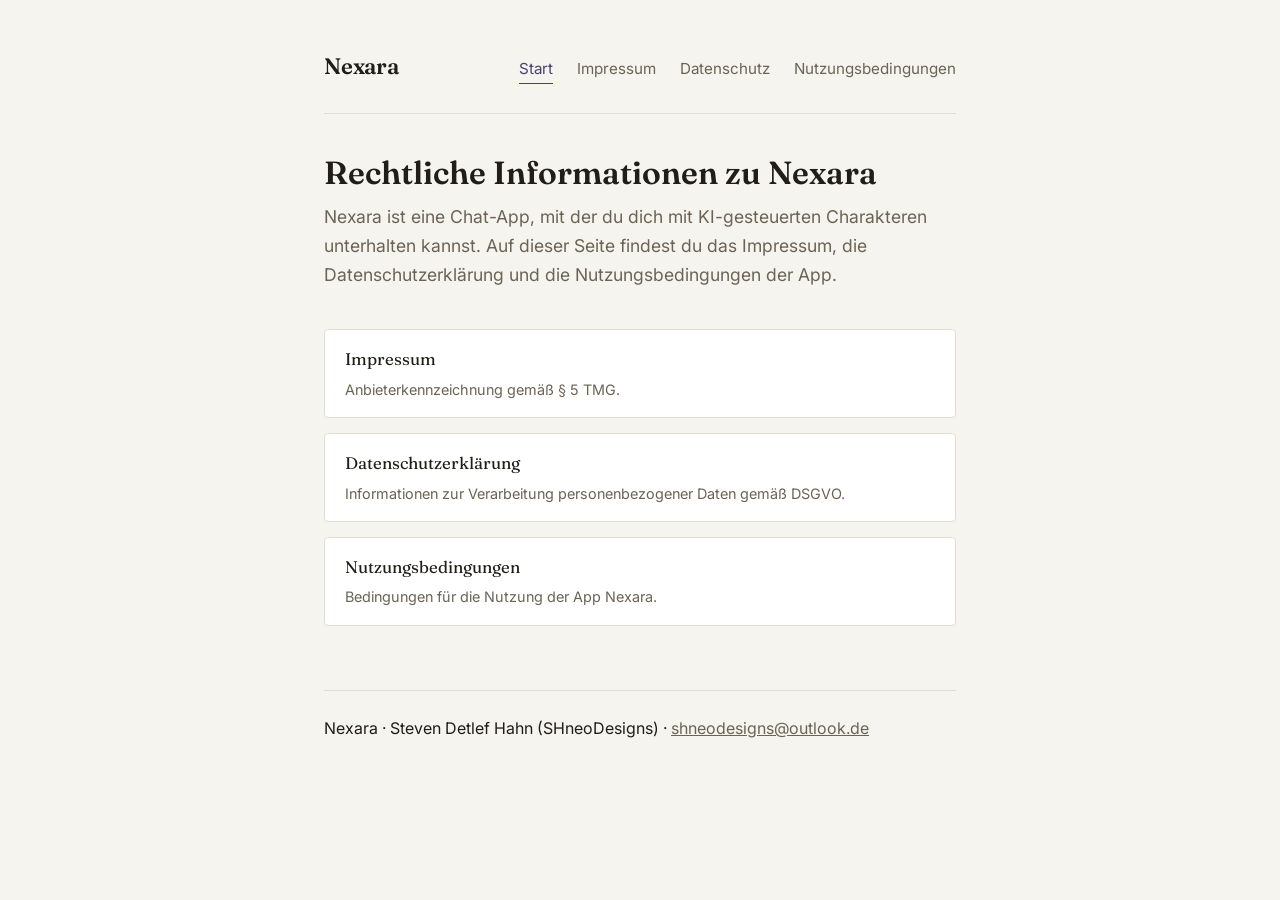
==== index.html @ 1ff5580c "Add files via upload" ====
<!DOCTYPE html>
<html lang="de">
<head>
<meta charset="UTF-8">
<meta name="viewport" content="width=device-width, initial-scale=1">
<title>Nexara – Rechtliche Informationen</title>
<meta name="description" content="Impressum, Datenschutzerklärung und Nutzungsbedingungen der App Nexara.">
<link rel="preconnect" href="https://fonts.googleapis.com">
<link href="https://fonts.googleapis.com/css2?family=Fraunces:wght@500;600&family=Inter:wght@400;500&display=swap" rel="stylesheet">
<link rel="stylesheet" href="style.css">
</head>
<body>
<div class="wrap">

  <header class="site">
    <a class="wordmark" href="index.html">Nexara</a>
    <nav class="site">
      <a href="index.html" aria-current="page">Start</a>
      <a href="impressum.html">Impressum</a>
      <a href="datenschutz.html">Datenschutz</a>
      <a href="nutzungsbedingungen.html">Nutzungsbedingungen</a>
    </nav>
  </header>

  <main>
    <h1>Rechtliche Informationen zu Nexara</h1>
    <p class="intro">Nexara ist eine Chat-App, mit der du dich mit KI-gesteuerten Charakteren unterhalten kannst. Auf dieser Seite findest du das Impressum, die Datenschutzerklärung und die Nutzungsbedingungen der App.</p>

    <ul class="doclist">
      <li>
        <a href="impressum.html">
          <span class="label">Impressum</span>
          <span class="desc">Anbieterkennzeichnung gemäß § 5 TMG.</span>
        </a>
      </li>
      <li>
        <a href="datenschutz.html">
          <span class="label">Datenschutzerklärung</span>
          <span class="desc">Informationen zur Verarbeitung personenbezogener Daten gemäß DSGVO.</span>
        </a>
      </li>
      <li>
        <a href="nutzungsbedingungen.html">
          <span class="label">Nutzungsbedingungen</span>
          <span class="desc">Bedingungen für die Nutzung der App Nexara.</span>
        </a>
      </li>
    </ul>
  </main>

  <footer class="site">
    <p>Nexara · Steven Detlef Hahn (SHneoDesigns) · <a href="mailto:shneodesigns@outlook.de">shneodesigns@outlook.de</a></p>
  </footer>

</div>
</body>
</html>
---- style.css ----
:root {
  --bg: #F6F4EE;
  --ink: #211D18;
  --ink-muted: #6B6355;
  --accent: #4B3F72;
  --accent-soft: #EFEAF7;
  --border: #E3DED2;
}

* { box-sizing: border-box; }

body {
  background: var(--bg);
  color: var(--ink);
  font-family: 'Inter', -apple-system, Segoe UI, Roboto, sans-serif;
  line-height: 1.65;
  margin: 0;
  -webkit-font-smoothing: antialiased;
}

.wrap {
  max-width: 680px;
  margin: 0 auto;
  padding: 3rem 1.5rem 5rem;
}

header.site {
  display: flex;
  justify-content: space-between;
  align-items: baseline;
  flex-wrap: wrap;
  row-gap: 1rem;
  column-gap: 2rem;
  padding-bottom: 1.75rem;
  border-bottom: 1px solid var(--border);
  margin-bottom: 2.5rem;
}

.wordmark {
  font-family: 'Fraunces', Georgia, serif;
  font-size: 1.4rem;
  font-weight: 600;
  letter-spacing: -0.01em;
  color: var(--ink);
  text-decoration: none;
}

nav.site {
  display: flex;
  flex-wrap: wrap;
  column-gap: 1.5rem;
  row-gap: 0.4rem;
}

nav.site a {
  color: var(--ink-muted);
  text-decoration: none;
  font-size: 0.95rem;
  padding-bottom: 2px;
  border-bottom: 1px solid transparent;
}

nav.site a:hover {
  color: var(--ink);
}

nav.site a[aria-current="page"] {
  color: var(--accent);
  border-bottom: 1px solid var(--accent);
}

h1 {
  font-family: 'Fraunces', Georgia, serif;
  font-weight: 600;
  font-size: 2rem;
  line-height: 1.2;
  margin: 0 0 0.6rem;
}

.meta {
  color: var(--ink-muted);
  font-size: 0.9rem;
  margin-bottom: 2.5rem;
}

h2 {
  font-family: 'Fraunces', Georgia, serif;
  font-weight: 600;
  font-size: 1.2rem;
  margin-top: 2.4rem;
  margin-bottom: 0.6rem;
  color: var(--ink);
}

p, li {
  font-size: 1rem;
  color: var(--ink);
}

p {
  margin: 0 0 1rem;
}

ul {
  padding-left: 1.2rem;
  margin: 0 0 1rem;
}

a {
  color: var(--accent);
}

a:hover {
  text-decoration-thickness: 2px;
}

section + section {
  margin-top: 0;
}

.intro {
  font-size: 1.1rem;
  color: var(--ink-muted);
  max-width: 58ch;
  margin-bottom: 2.5rem;
}

.doclist {
  list-style: none;
  padding: 0;
  margin: 0;
  display: flex;
  flex-direction: column;
  gap: 0.9rem;
}

.doclist a {
  display: block;
  padding: 1rem 1.25rem;
  border: 1px solid var(--border);
  border-radius: 4px;
  text-decoration: none;
  color: var(--ink);
  background: #FFFFFF;
}

.doclist a:hover {
  border-color: var(--accent);
}

.doclist .label {
  font-family: 'Fraunces', Georgia, serif;
  font-size: 1.05rem;
  display: block;
}

.doclist .desc {
  color: var(--ink-muted);
  font-size: 0.9rem;
  margin-top: 0.25rem;
  display: block;
}

footer.site {
  margin-top: 4rem;
  padding-top: 1.5rem;
  border-top: 1px solid var(--border);
  color: var(--ink-muted);
  font-size: 0.85rem;
}

footer.site a {
  color: var(--ink-muted);
}

@media (max-width: 480px) {
  h1 { font-size: 1.6rem; }
  .wrap { padding: 2rem 1.25rem 3.5rem; }
}
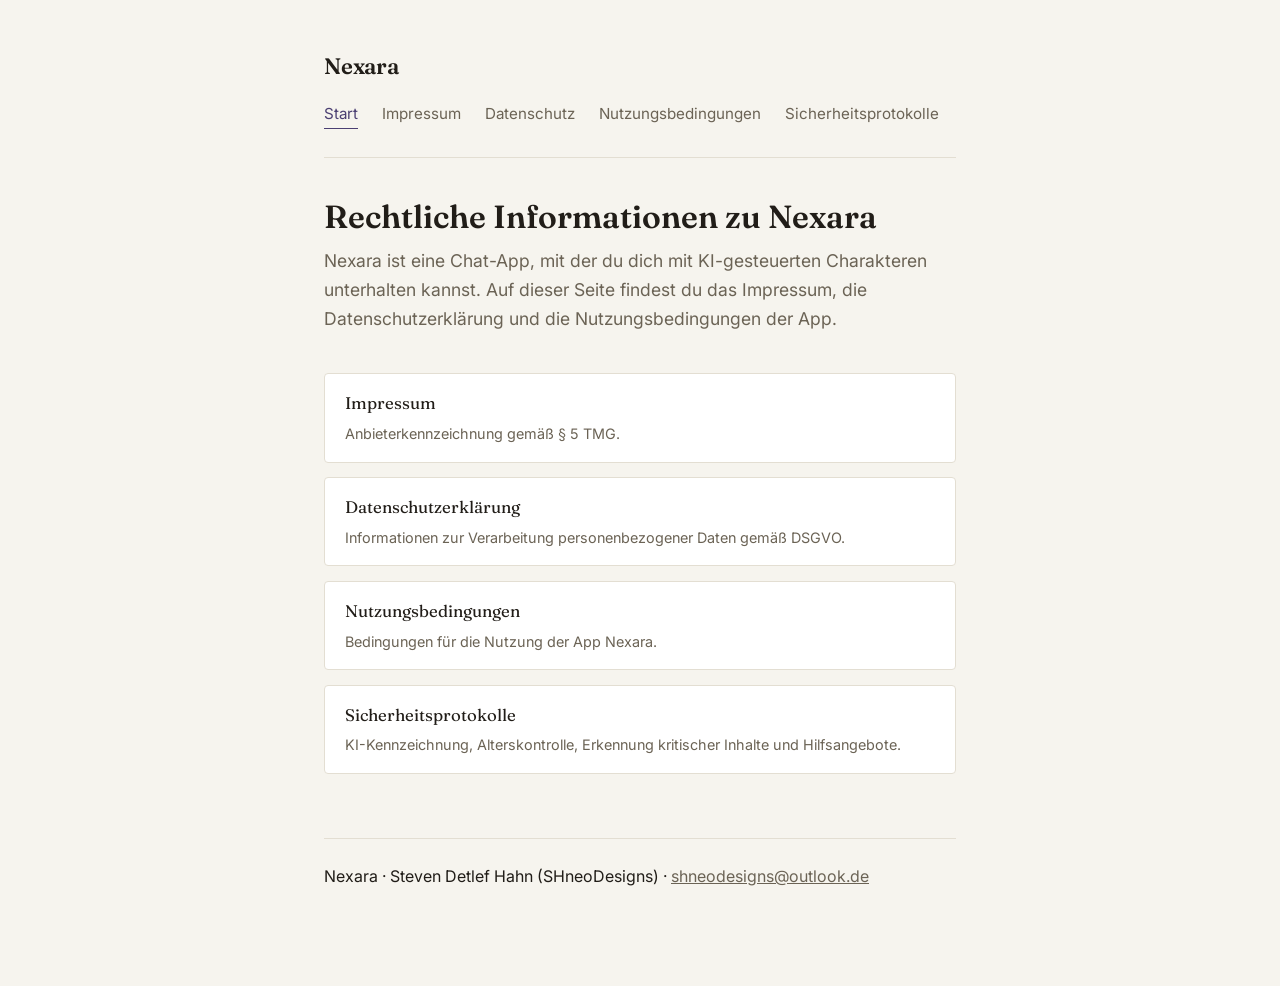
==== commit c57ae4b3: "Add link to Sicherheitsprotokolle in index.html" ====
--- a/index.html
+++ b/index.html
@@ -11,7 +11,6 @@
 </head>
 <body>
 <div class="wrap">
-
   <header class="site">
     <a class="wordmark" href="index.html">Nexara</a>
     <nav class="site">
@@ -19,39 +18,22 @@
       <a href="impressum.html">Impressum</a>
       <a href="datenschutz.html">Datenschutz</a>
       <a href="nutzungsbedingungen.html">Nutzungsbedingungen</a>
+      <a href="sicherheitsprotokolle.html">Sicherheitsprotokolle</a>
     </nav>
   </header>
-
   <main>
     <h1>Rechtliche Informationen zu Nexara</h1>
     <p class="intro">Nexara ist eine Chat-App, mit der du dich mit KI-gesteuerten Charakteren unterhalten kannst. Auf dieser Seite findest du das Impressum, die Datenschutzerklärung und die Nutzungsbedingungen der App.</p>
-
     <ul class="doclist">
-      <li>
-        <a href="impressum.html">
-          <span class="label">Impressum</span>
-          <span class="desc">Anbieterkennzeichnung gemäß § 5 TMG.</span>
-        </a>
-      </li>
-      <li>
-        <a href="datenschutz.html">
-          <span class="label">Datenschutzerklärung</span>
-          <span class="desc">Informationen zur Verarbeitung personenbezogener Daten gemäß DSGVO.</span>
-        </a>
-      </li>
-      <li>
-        <a href="nutzungsbedingungen.html">
-          <span class="label">Nutzungsbedingungen</span>
-          <span class="desc">Bedingungen für die Nutzung der App Nexara.</span>
-        </a>
-      </li>
+      <li><a href="impressum.html"><span class="label">Impressum</span><span class="desc">Anbieterkennzeichnung gemäß § 5 TMG.</span></a></li>
+      <li><a href="datenschutz.html"><span class="label">Datenschutzerklärung</span><span class="desc">Informationen zur Verarbeitung personenbezogener Daten gemäß DSGVO.</span></a></li>
+      <li><a href="nutzungsbedingungen.html"><span class="label">Nutzungsbedingungen</span><span class="desc">Bedingungen für die Nutzung der App Nexara.</span></a></li>
+      <li><a href="sicherheitsprotokolle.html"><span class="label">Sicherheitsprotokolle</span><span class="desc">KI-Kennzeichnung, Alterskontrolle, Erkennung kritischer Inhalte und Hilfsangebote.</span></a></li>
     </ul>
   </main>
-
   <footer class="site">
     <p>Nexara · Steven Detlef Hahn (SHneoDesigns) · <a href="mailto:shneodesigns@outlook.de">shneodesigns@outlook.de</a></p>
   </footer>
-
 </div>
 </body>
 </html>
